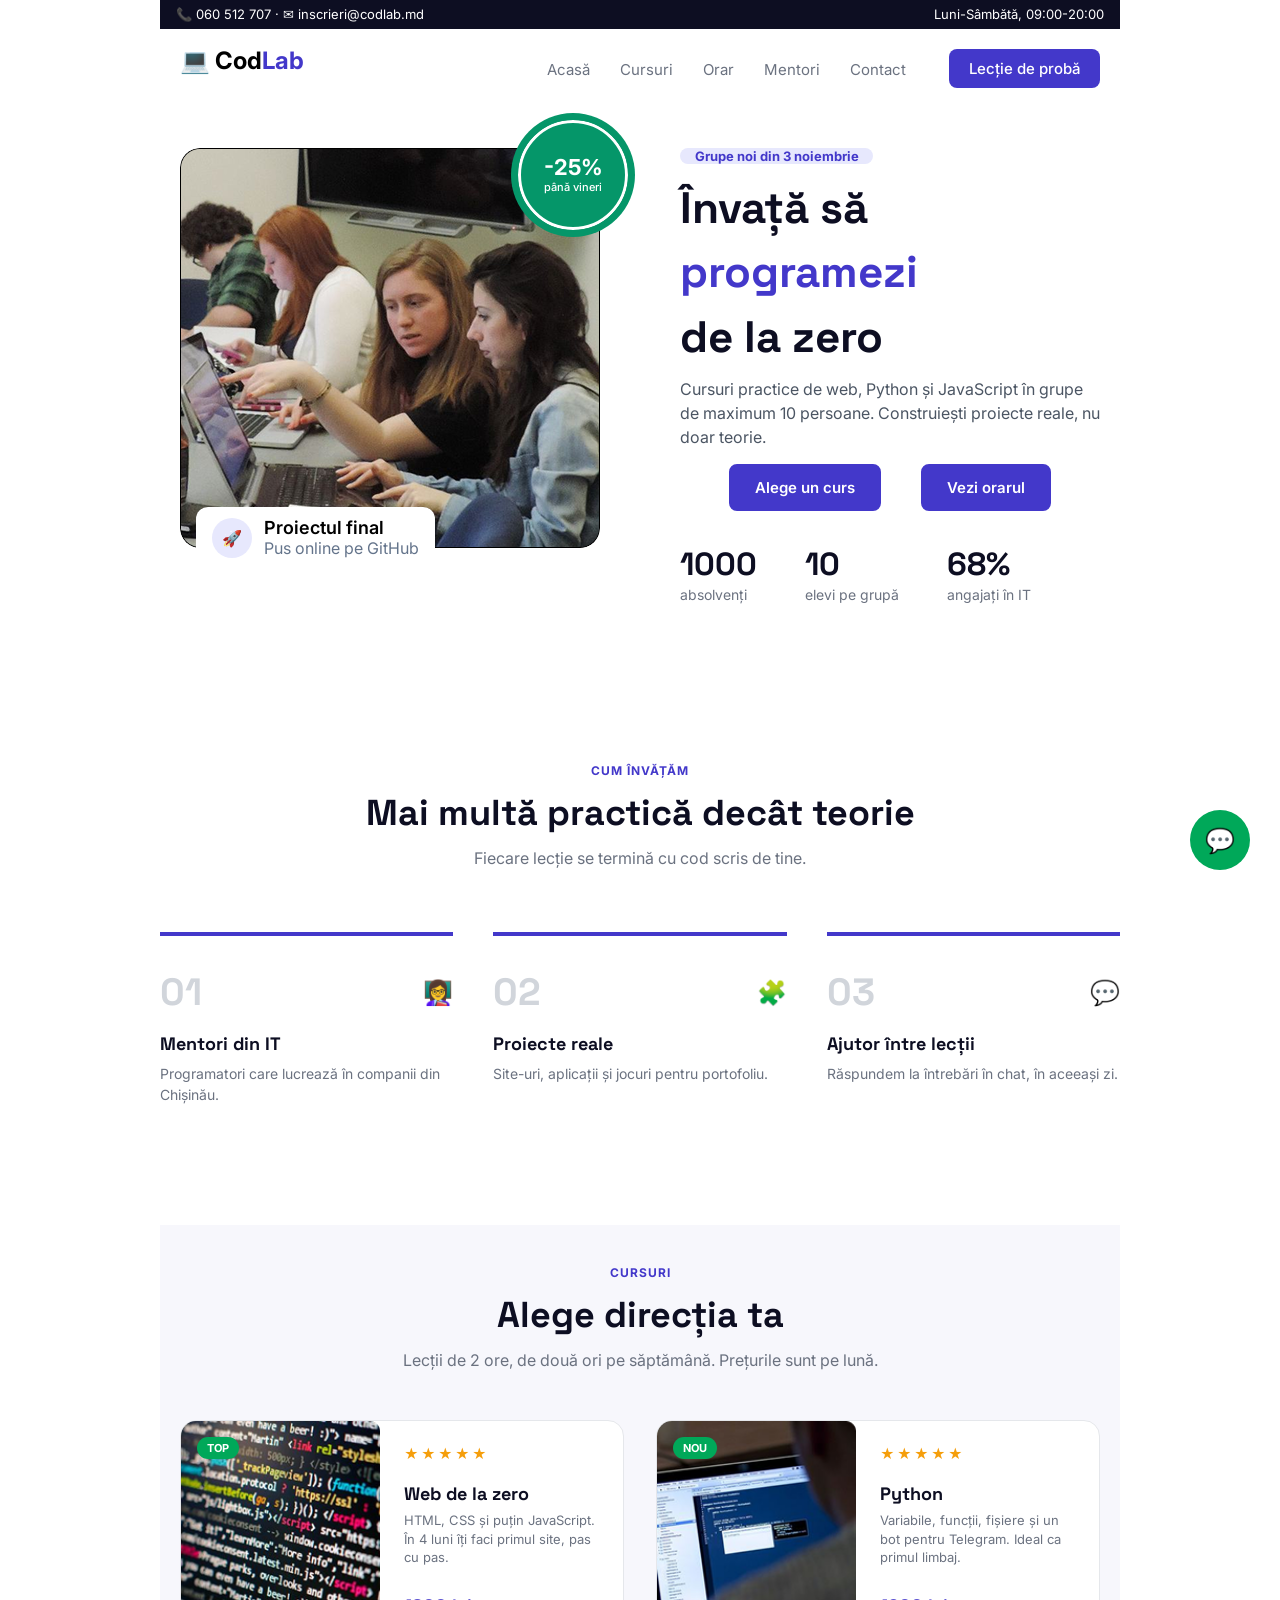
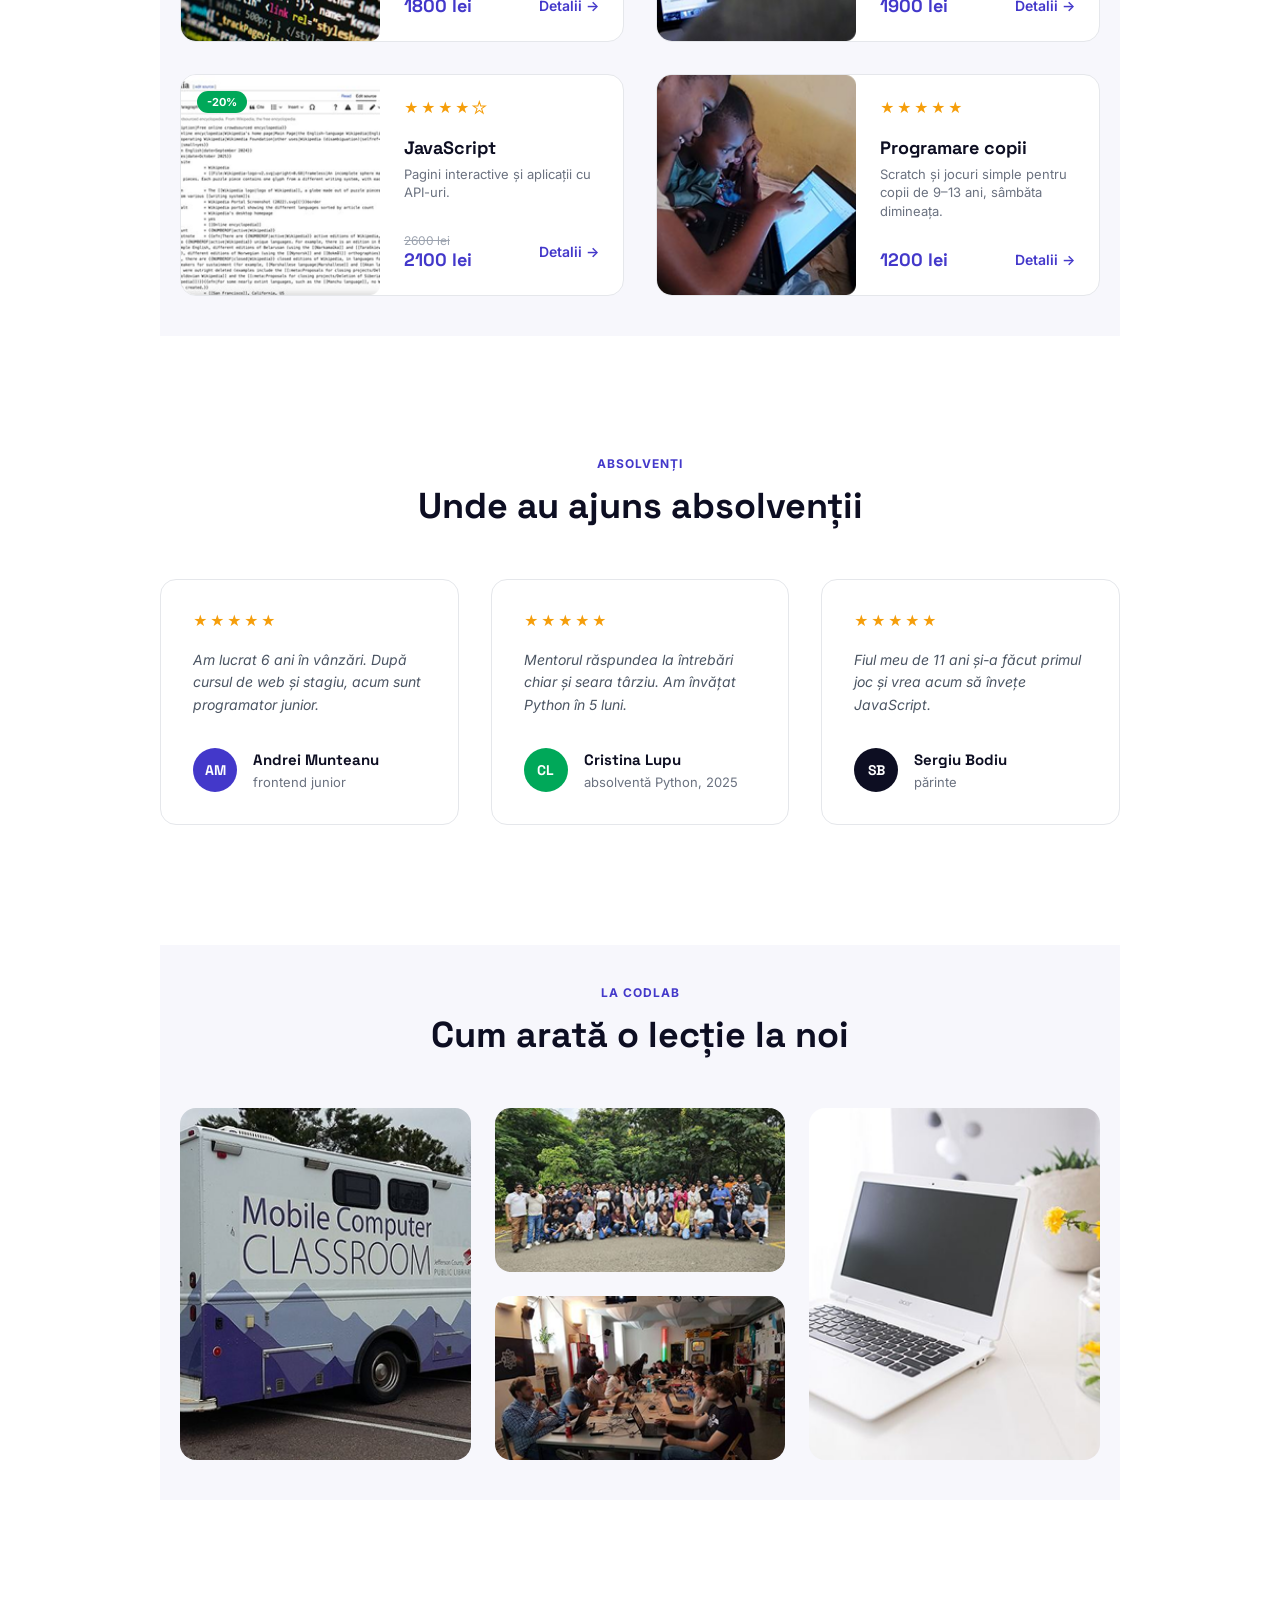
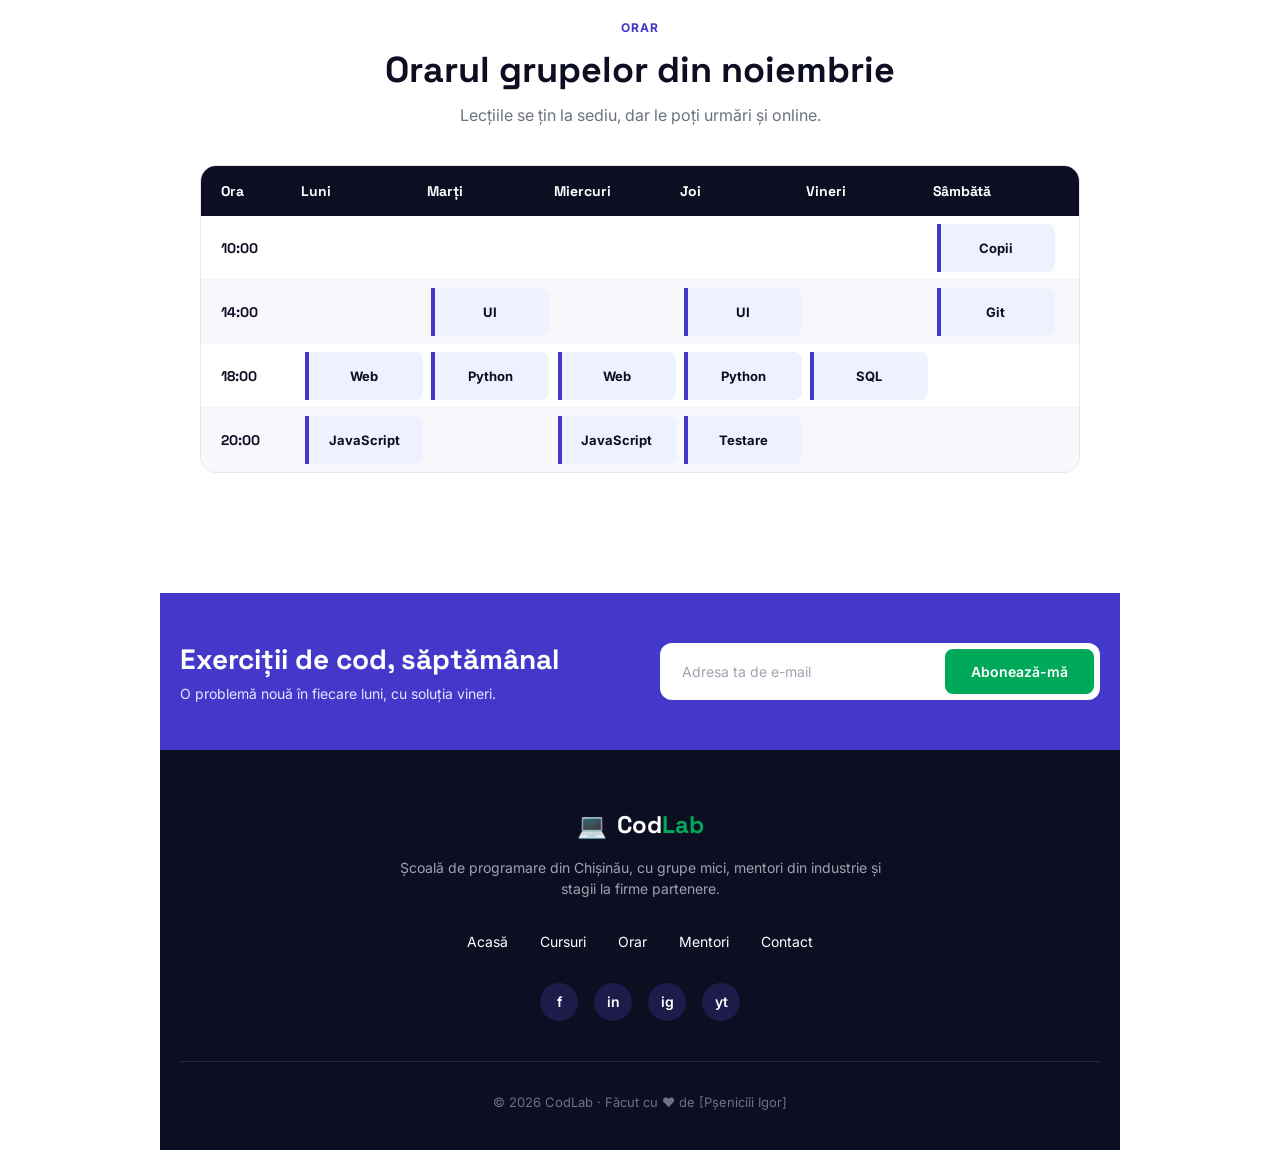
==== index.html @ c16dd0e6 "Crearea structurii din mai multe foldere" ====
<!DOCTYPE html>
<html lang="ro">

<head>
    <meta charset="UTF-8">
    <meta name="viewport" content="width=device-width, initial-scale=1.0">
    <title>CodLab</title>
    <link rel="stylesheet" href="css/CodLab.CSS">
    <link rel="preconnect" href="https://fonts.googleapis.com">
    <link rel="preconnect" href="https://fonts.gstatic.com" crossorigin>
    <link
        href="https://fonts.googleapis.com/css2?family=Inter:ital,opsz,wght@0,14..32,100..900;1,14..32,100..900&display=swap"
        rel="stylesheet">
    <link rel="preconnect" href="https://fonts.googleapis.com">
    <link rel="preconnect" href="https://fonts.gstatic.com" crossorigin>
    <link
        href="https://fonts.googleapis.com/css2?family=Inter:ital,opsz,wght@0,14..32,100..900;1,14..32,100..900&family=Space+Grotesk:wght@300..700&display=swap"
        rel="stylesheet">
</head>

<body>
    <div class="contacts">
        <p> 📞 060 512 707 · ✉ inscrieri@codlab.md </p>
        <p> Luni-Sâmbătă, 09:00-20:00</p>
    </div>
    <header class="container">

        <nav class="navigation container">
            <h1 class="logo-text">💻 Cod<span class="logo-text2">Lab</span></h1>
            <ul class="nav-bar-ul">
                <li><a href="#acasa" class="active">Acasă</a></li>
                <li><a href="#cursuri">Cursuri</a></li>
                <li><a href="#orar">Orar</a></li>
                <li><a href="#mentori">Mentori</a></li>
                <li><a href="#contact">Contact</a></li>
            </ul>
            <a href="#lectie-proba" class="btn-lectie-proba">Lecție de probă</a>
        </nav>
    </header>
    <main>
        <section class="Anunț-pricipal">
            <div class="Anunț">
                <div class="partea-cu-poza">
                    <div class="pozitia-reducere">
                        <div class="cerc-alb">
                            <div class="reducere">
                                <h3>-25%</h3>
                                <p>până vineri</p>
                            </div>
                        </div>
                    </div>
                    <img src="Imagine-hero.png" alt="poză" class="imagine-hero">
                    <div class="proiect-final">
                        <div class="racheta">
                            <p>🚀</p>
                        </div>
                        <div>
                            <p class="ingrosare">Proiectul final</p>
                            <p class="putin-sur">Pus online pe GitHub</p>
                        </div>
                    </div>
                </div>
                <div class="Textul-anunțului">
                    <div class="grupe">
                        <p class="grnoi3">Grupe noi din 3 noiembrie</p>
                    </div>
                    <p class="invsp">Învață să</p>
                    <p class="programezi">programezi</p>
                    <p class="invsp"> de la zero</p>
                    <p class="textmult">Cursuri practice de web, Python și JavaScript în
                        grupe de maximum 10 persoane. Construiești
                        proiecte reale, nu doar teorie.
                    </p>
                    <div class="butoane-de-înscriere">
                        <a href="Alege-un-curs.html" class="btn-curs">Alege un curs</a>
                        <a href="Vezi-orarul.html" class="btn-orar">Vezi orarul</a>
                    </div>
                    <ul class="lista-datelor">
                        <li class="absolvenți">
                            <strong>1000</strong>
                            <p>absolvenți</p>
                        </li>
                        <li class="elevi-pe-grupă">
                            <strong>10</strong>
                            <p>elevi pe grupă</p>
                        </li>
                        <li class="angajați-în-IT">
                            <strong>68%</strong>
                            <p>angajați în IT</p>
                        </li>
                    </ul>
                </div>
            </div>
        </section>
        <section class="sectiune-practica">
            <div class="continut-practica">
                <div class="icon-chat-container">
                    <span class="icon-chat">💬</span>
                </div>

                <p class="eticheta-mica">CUM ÎNVĂȚĂM</p>
                <h2>Mai multă practică decât teorie</h2>
                <p class="subtitlu-practica">Fiecare lecție se termină cu cod scris de tine.</p>

                <div class="grid-pasi">
                    <div class="card-pas">
                        <div class="header-card">
                            <span class="numar-pas">01</span>
                            <span class="icon-pas">👩‍🏫</span>
                        </div>
                        <h3>Mentori din IT</h3>
                        <p>Programatori care lucrează în companii din Chișinău.</p>
                    </div>

                    <div class="card-pas">
                        <div class="header-card">
                            <span class="numar-pas">02</span>
                            <span class="icon-pas">🧩</span>
                        </div>
                        <h3>Proiecte reale</h3>
                        <p>Site-uri, aplicații și jocuri pentru portofoliu.</p>
                    </div>

                    <div class="card-pas">
                        <div class="header-card">
                            <span class="numar-pas">03</span>
                            <span class="icon-pas">💬</span>
                        </div>
                        <h3>Ajutor între lecții</h3>
                        <p>Răspundem la întrebări în chat, în aceeași zi.</p>
                    </div>
                </div>
            </div>
        </section>
        <section id="cursuri" class="sectiune-cursuri">
            <div class="continut-cursuri">
                <p class="eticheta-mica">CURSURI</p>
                <h2>Alege direcția ta</h2>
                <p class="subtitlu-cursuri">Lecții de 2 ore, de două ori pe săptămână. Prețurile sunt pe lună.</p>

                <div class="grid-cursuri">
                    <div class="card-curs">
                        <div class="imagine-card">
                            <img src="Imagine Web de la zero.png" alt="Web de la zero">
                            <span class="badge top">TOP</span>
                        </div>
                        <div class="corp-card">
                            <div class="stele">★★★★★</div>
                            <h3>Web de la zero</h3>
                            <p>HTML, CSS și puțin JavaScript. În 4 luni îți faci primul site, pas cu pas.</p>
                            <div class="footer-card">
                                <span class="pret">1800 lei</span>
                                <a href="#" class="link-detalii">Detalii →</a>
                            </div>
                        </div>
                    </div>

                    <div class="card-curs">
                        <div class="imagine-card">
                            <img src="Imagine Python.png" alt="Python">
                            <span class="badge nou">NOU</span>
                        </div>
                        <div class="corp-card">
                            <div class="stele">★★★★★</div>
                            <h3>Python</h3>
                            <p>Variabile, funcții, fișiere și un bot pentru Telegram. Ideal ca primul limbaj.</p>
                            <div class="footer-card">
                                <span class="pret">1900 lei</span>
                                <a href="#" class="link-detalii">Detalii →</a>
                            </div>
                        </div>
                    </div>

                    <div class="card-curs">
                        <div class="imagine-card">
                            <img src="Imagine JavaScript.png" alt="JavaScript">
                            <span class="badge reducere">-20%</span>
                        </div>
                        <div class="corp-card">
                            <div class="stele"><span class="stea-plina">★★★★</span><span class="stea-goala">★</span>
                            </div>
                            <h3>JavaScript</h3>
                            <p>Pagini interactive și aplicații cu API-uri.</p>
                            <div class="footer-card">
                                <div class="pret-container">
                                    <span class="pret-vechi">2600 lei</span>
                                    <span class="pret">2100 lei</span>
                                </div>
                                <a href="#" class="link-detalii">Detalii →</a>
                            </div>
                        </div>
                    </div>

                    <div class="card-curs">
                        <div class="imagine-card">
                            <img src="Imagine Programare copii.png" alt="Programare copii">
                        </div>
                        <div class="corp-card">
                            <div class="stele">★★★★★</div>
                            <h3>Programare copii</h3>
                            <p>Scratch și jocuri simple pentru copii de 9–13 ani, sâmbăta dimineața.</p>
                            <div class="footer-card">
                                <span class="pret">1200 lei</span>
                                <a href="#" class="link-detalii">Detalii →</a>
                            </div>
                        </div>
                    </div>
                </div>
            </div>
        </section>
        <section class="sectiune-marturii">
            <div class="continut-marturii">
                <p class="eticheta-mica">ABSOLVENȚI</p>
                <h2>Unde au ajuns absolvenții</h2>

                <div class="grid-marturii">
                    <div class="card-marturie">
                        <div class="stele">★★★★★</div>
                        <p class="text-marturie">Am lucrat 6 ani în vânzări. După cursul de web și stagiu, acum sunt
                            programator junior.</p>
                        <div class="autor-marturie">
                            <div class="avatar am">AM</div>
                            <div class="detalii-autor">
                                <h4>Andrei Munteanu</h4>
                                <span>frontend junior</span>
                            </div>
                        </div>
                    </div>

                    <div class="card-marturie">
                        <div class="stele">★★★★★</div>
                        <p class="text-marturie">Mentorul răspundea la întrebări chiar și seara târziu. Am învățat
                            Python în 5 luni.</p>
                        <div class="autor-marturie">
                            <div class="avatar cl">CL</div>
                            <div class="detalii-autor">
                                <h4>Cristina Lupu</h4>
                                <span>absolventă Python, 2025</span>
                            </div>
                        </div>
                    </div>

                    <div class="card-marturie">
                        <div class="stele">★★★★★</div>
                        <p class="text-marturie">Fiul meu de 11 ani și-a făcut primul joc și vrea acum să învețe
                            JavaScript.</p>
                        <div class="autor-marturie">
                            <div class="avatar sb">SB</div>
                            <div class="detalii-autor">
                                <h4>Sergiu Bodiu</h4>
                                <span>părinte</span>
                            </div>
                        </div>
                    </div>
                </div>
            </div>
        </section>
        <section class="sectiune-galerie">
            <div class="continut-galerie">
                <p class="eticheta-mica">LA CODLAB</p>
                <h2>Cum arată o lecție la noi</h2>

                <div class="grid-galerie">
                    <div class="coloana-stanga">
                        <img src="Imagine înaltă 1x2.png" alt="Lecție la CodLab">
                    </div>

                    <div class="coloana-centru">
                        <img src="Imagine 1x1 de jos.png" alt="Elevi la curs">
                        <img src="Imagine 1x1.png" alt="Grup la CodLab">
                    </div>

                    <div class="coloana-dreapta">
                        <img src="Imagine înaltă 1x2 din dreapta.png" alt="Laptop la curs">
                    </div>
                </div>
            </div>
        </section>
        <section id="orar" class="sectiune-orar">
            <div class="continut-orar">
                <p class="eticheta-mica">ORAR</p>
                <h2>Orarul grupelor din noiembrie</h2>
                <p class="subtitlu-orar">Lecțiile se țin la sediu, dar le poți urmări și online.</p>

                <div class="tabel-orar">
                    <div class="tabel-header">
                        <span>Ora</span>
                        <span>Luni</span>
                        <span>Marți</span>
                        <span>Miercuri</span>
                        <span>Joi</span>
                        <span>Vineri</span>
                        <span>Sâmbătă</span>
                    </div>

                    <div class="tabel-rand">
                        <span class="ora">10:00</span>
                        <span class="celula-goala"></span>
                        <span class="celula-goala"></span>
                        <span class="celula-goala"></span>
                        <span class="celula-goala"></span>
                        <span class="celula-goala"></span>
                        <div class="curs-item albastru">
                            <span class="linie-verticala"></span>
                            <span class="nume-curs">Copii</span>
                        </div>
                    </div>

                    <div class="tabel-rand-sur">
                        <span class="ora">14:00</span>
                        <span class="celula-goala"></span>
                        <div class="curs-item albastru">
                            <span class="linie-verticala"></span>
                            <span class="nume-curs">UI</span>
                        </div>
                        <span class="celula-goala"></span>
                        <div class="curs-item albastru">
                            <span class="linie-verticala"></span>
                            <span class="nume-curs">UI</span>
                        </div>
                        <span class="celula-goala"></span>
                        <div class="curs-item albastru">
                            <span class="linie-verticala"></span>
                            <span class="nume-curs">Git</span>
                        </div>
                    </div>

                    <div class="tabel-rand">
                        <span class="ora">18:00</span>
                        <div class="curs-item albastru">
                            <span class="linie-verticala"></span>
                            <span class="nume-curs">Web</span>
                        </div>
                        <div class="curs-item albastru">
                            <span class="linie-verticala"></span>
                            <span class="nume-curs">Python</span>
                        </div>
                        <div class="curs-item albastru">
                            <span class="linie-verticala"></span>
                            <span class="nume-curs">Web</span>
                        </div>
                        <div class="curs-item albastru">
                            <span class="linie-verticala"></span>
                            <span class="nume-curs">Python</span>
                        </div>
                        <div class="curs-item albastru">
                            <span class="linie-verticala"></span>
                            <span class="nume-curs">SQL</span>
                        </div>
                        <span class="celula-goala"></span>
                    </div>

                    <div class="tabel-rand-sur">
                        <span class="ora">20:00</span>
                        <div class="curs-item albastru">
                            <span class="linie-verticala"></span>
                            <span class="nume-curs">JavaScript</span>
                        </div>
                        <span class="celula-goala"></span>
                        <div class="curs-item albastru">
                            <span class="linie-verticala"></span>
                            <span class="nume-curs">JavaScript</span>
                        </div>
                        <div class="curs-item albastru">
                            <span class="linie-verticala"></span>
                            <span class="nume-curs">Testare</span>
                        </div>
                        <span class="celula-goala"></span>
                        <span class="celula-goala"></span>
                    </div>
                </div>
            </div>
        </section>
        <section class="sectiune-abonare">
            <div class="continut-abonare">
                <div class="text-abonare">
                    <h3>Exerciții de cod, săptămânal</h3>
                    <p>O problemă nouă în fiecare luni, cu soluția vineri.</p>
                </div>
                <form class="formular-abonare">
                    <input type="email" placeholder="Adresa ta de e-mail" required class="input-email">
                    <button type="submit" class="buton-abonare">Abonează-mă</button>
                </form>
            </div>
        </section>
    </main>
    <footer id="contact" class="footer-site">
        <div class="continut-footer">
            <div class="footer-logo">
                <span class="logo-icon">💻</span>
                <span class="logo-text">Cod<span class="logo-verde">Lab</span></span>
            </div>

            <p class="footer-descriere">Școală de programare din Chișinău, cu grupe mici, mentori din industrie și
                stagii la firme partenere.</p>

            <ul class="footer-meniu">
                <li><a href="#">Acasă</a></li>
                <li><a href="#">Cursuri</a></li>
                <li><a href="#">Orar</a></li>
                <li><a href="#">Mentori</a></li>
                <li><a href="#">Contact</a></li>
            </ul>

            <div class="footer-social">
                <a href="#" class="social-icon">f</a>
                <a href="#" class="social-icon">in</a>
                <a href="#" class="social-icon">ig</a>
                <a href="#" class="social-icon">yt</a>
            </div>

            <div class="footer-linie"></div>

            <p class="footer-copyright">© 2026 CodLab · Făcut cu ♥ de [Pșeniciîi Igor]</p>
        </div>
    </footer>
</body>

</html>
---- css/CodLab.CSS ----
* {
    margin: 0;
    padding: 0;
    box-sizing: border-box;
}

body {
    font-family: 'Inter', sans-serif;
    max-width: 960px;
    margin: 0 auto;
}
header{
    position: sticky;
    top: 0;
    z-index: 1000;
}
.contacts {
    display: flex;
    gap: 20px;
    justify-content: space-between;
    align-items: center;
    background-color: #0d0e22;
    color: #fff;
    padding: 8px 16px;
    width: 100%;
    font-family: Inter;
    font-weight: 400;
    font-style: Regular;
    font-size: 13px;
    line-height: 100%;
    letter-spacing: 0%;
}

.navigation {
    padding: 20px;
    display: flex;
    justify-content: space-between;
    width: 960;
    height: 76;
    top: 36px;
    background-color: #ffffff;
    position: sticky;
    z-index: 1000;
    top: 0;
}

.logo-text {
    font-weight: 700;
    font-style: Bold;
    font-size: 24px;
    line-height: 100%;
    letter-spacing: 0%;
}

.logo-text2 {
    color: #4338CA;
}

.nav-bar-ul {
    display: flex;
    align-items: center;
    list-style: none;
    margin-left: 200px;
    gap: 30px;
}

.nav-bar-ul a {
    text-decoration: none;
    color: #6B7280;
    position: relative;
    padding-bottom: 6px;
    font-weight: 400;
    font-style: Regular;
    font-size: 15px;
    line-height: 100%;
    letter-spacing: 0%;
}

.nav-bar-ul a:hover {
    color: #4338CA;
    border-bottom: 2px solid #4338CA;
    padding-bottom: 4px;
}

.btn-lectie-proba {
    background-color: #4338CA;
    color: #ffffff !important;
    text-decoration: none;
    font-family: 'Inter', sans-serif;
    font-weight: 500;
    font-size: 15px;
    padding: 10px 20px;
    border-radius: 8px;
    display: inline-block;
}

.btn-lectie-proba:hover {
    background-color: #ffffff;
    color: #4338CA !important;
    text-decoration: none;
    font-family: 'Inter', sans-serif;
    font-weight: 500;
    font-size: 15px;
    padding: 10px 20px;
    border-radius: 8px;
    display: inline-block;
}

.Anunț {
    display: flex;
    justify-content: center;
    gap: 80px;
    padding: 40px 20px;
}

.partea-cu-poza {
    position: relative;
    width: 420px;
    height: 400px;
    flex-shrink: 0;
}

.imagine-hero {
    width: 100%;
    height: 100%;
    object-fit: cover;
    border-radius: 20px;
    display: block;
}

.pozitia-reducere {
position: absolute;
    top: -35px;
    right: -35px;
    width: 124px;
    height: 124px;
    display: flex;
    align-items: center;
    justify-content: center;
    z-index: 10;
    background-color: #059669;
    border-radius: 50%;
}

.cerc-alb {
    width: 110px;
    height: 110px;
    background-color: #059669;
    border-radius: 50%;
    border: 3px solid #ffffff;
    outline: 2px solid #059669;
    display: flex;
    align-items: center;
    justify-content: center;
}

.reducere {
    text-align: center;
    color: #ffffff;
}

.reducere h3 {
    font-size: 22px;
    font-weight: 700;
    line-height: 1;
}

.reducere p {
    font-size: 11px;
    font-weight: 500;
    margin-top: 2px;
}


.proiect-final {
    position: absolute;
    bottom: -20px;
    left: 16px;
    background-color: #ffffff;
    padding: 10px 16px;
    border-radius: 12px;
    display: flex;
    align-items: center;
    gap: 12px;
    z-index: 10;
}
.racheta{
width: 40px;
    height: 40px;
    background-color: #E7E8FD;
    border-radius: 50%;
    display: flex;
    align-items: center;
    justify-content: center;
}
.ingrosare{
    font-size: 18px;
    font-weight: 600;
}
.putin-sur{
    font-size: 16px;
    color: #64748B;
}

.grupe{
    display: flex;
    justify-content: center;
    width: 193px;
    background-color: #E7E8FD;
    border-radius: 50px;
    margin-bottom: 20px;
}
.grnoi3{
    color:#4338CA;
    font-size: 13px;
    font-weight: 700;
}

.invsp{
    font-family: 'Space Grotesk', sans-serif;
    font-size: 44px;
    font-weight: 700;
    line-height: 1.1;
    color: #0d0e22;
    margin-bottom: 16px;
}
.programezi{
    font-family: 'Space Grotesk', sans-serif;
    font-size: 44px;
    font-weight: 700;
    line-height: 1.1;
    color: #4338CA;
    margin-bottom: 16px;
}

.textmult{
    font-family: 'Inter', sans-serif;
    font-size: 16px;
    line-height: 1.5;
    color: #4B5563;
    max-width: 480px;
    margin-bottom: 15px;
}

.butoane-de-înscriere {
    display: flex;
    justify-content: center;
    gap: 40px;
    margin-bottom: 15px;
}

.btn-curs{
    display: inline-flex;
    align-items: center;
    justify-content: center;
    padding: 12px 24px;
    border-radius: 8px;
    font-family: 'Inter', sans-serif;
    font-weight: 600;
    font-size: 15px;
    text-decoration: none;
    transition: 0.2s;
    background-color: #4338CA;
    color: #ffffff;
    border: 2px solid #4338CA;
}

.btn-curs:hover {
    background-color: #ffffff;
    color: #4338CA !important;
    border: 2px solid #4338CA !important;
}

.btn-orar{
    display: inline-flex;
    align-items: center;
    justify-content: center;
    padding: 12px 24px;
    border-radius: 8px;
    font-family: 'Inter', sans-serif;
    font-weight: 600;
    font-size: 15px;
    text-decoration: none;
    transition: 0.2s;
    background-color: #4338CA;
    color: #ffffff;
    border: 2px solid #4338CA;
}

.btn-orar:hover {
    background-color: #ffffff;
    color: #4338CA !important;
    border: 2px solid #4338CA !important;
}

.lista-datelor {
    display: flex;
    list-style: none;
    gap: 48px;
    padding: 0;
    margin-top: 36px;
}

.lista-datelor li {
    display: flex;
    flex-direction: column;
}

.lista-datelor strong {
    font-family: 'Space Grotesk', sans-serif;
    font-size: 32px;
    font-weight: 700;
    color: #0d0e22;
    line-height: 1.1;
    margin-bottom: 4px;
}

.lista-datelor p {
    font-family: 'Inter', sans-serif;
    font-size: 14px;
    color: #6B7280;
    margin: 0;
}

.sectiune-practica {
    max-width: 960px;
    margin: 80px auto;
    padding: 50px 60px;
    background-color: #ffffff;
    border-radius: 24px;
    border: 1px solid #E5E7EB;
    position: relative;
}

.continut-practica {
    text-align: center;
    position: relative;
}

.icon-chat-container {
    position: fixed;
    bottom: 30px;
    right: 30px;
    background-color: #00A859;
    width: 60px;
    height: 60px;
    border-radius: 50%;
    display: flex;
    align-items: center;
    justify-content: center;
    z-index: 9999;
    cursor: pointer;
    transition: transform 0.2s ease;
}
.icon-chat-container:hover {
    transform: scale(1.05);
}

.icon-chat {
    font-size: 24px;
}

.eticheta-mica {
    font-family: 'Inter', sans-serif;
    font-size: 12px;
    font-weight: 700;
    color: #4338CA;
    letter-spacing: 1px;
    margin-bottom: 12px;
}

.sectiune-practica h2 {
    font-family: 'Space Grotesk', sans-serif;
    font-size: 36px;
    font-weight: 700;
    color: #0D0E22;
    margin-bottom: 12px;
    
}

.sectiune-practica {
    max-width: 960px;
    margin: 80px auto;
    padding: 40px 0;
    background-color: transparent;
    border: none;
    position: relative;
}

.grid-pasi {
    display: grid;
    grid-template-columns: repeat(3, 1fr);
    gap: 40px;
    text-align: left;
}

.card-pas {
    display: flex;
    flex-direction: column;
}

.header-card {
    display: flex;
    align-items: center;
    justify-content: space-between;
    margin-bottom: 16px;
    border-top: 2px solid #4338CA;
    padding-top: 20px;
}

.numar-pas {
    font-family: 'Space Grotesk', sans-serif;
    font-size: 38px;
    font-weight: 700;
    color: #D1D5DB;
}

.icon-pas {
    font-size: 24px;
}

.card-pas h3 {
    font-family: 'Space Grotesk', sans-serif;
    font-size: 18px;
    font-weight: 700;
    color: #0D0E22;
    margin-bottom: 8px;
}

.card-pas p {
    font-family: 'Inter', sans-serif;
    font-size: 14px;
    line-height: 1.5;
    color: #6B7280;
    margin: 0;
}

.subtitlu-practica {
    font-family: 'Inter', sans-serif;
    font-size: 16px;
    color: #6B7280;
    margin-bottom: 64px;
}

.header-card {
    display: flex;
    align-items: center;
    justify-content: space-between;
    margin-bottom: 16px;
    border-top: 4px solid #4338CA;
    padding-top: 32px;
}

.sectiune-cursuri {
    max-width: 960px;
    margin: 80px auto;
    padding: 40px 0;
    background-color: #F7F7FC;
}

.continut-cursuri {
    text-align: center;
}

.eticheta-mica {
    font-family: 'Inter', sans-serif;
    font-size: 12px;
    font-weight: 700;
    color: #4338CA;
    letter-spacing: 1px;
    margin-bottom: 12px;
}

.sectiune-cursuri h2 {
    font-family: 'Space Grotesk', sans-serif;
    font-size: 36px;
    font-weight: 700;
    color: #0D0E22;
    margin-bottom: 12px;
}

.subtitlu-cursuri {
    font-family: 'Inter', sans-serif;
    font-size: 16px;
    color: #6B7280;
    margin-bottom: 50px;
}

.grid-cursuri {
    display: grid;
    grid-template-columns: repeat(2, 1fr);
    gap: 32px;
    text-align: left;
    padding: 0 20px;
}

.card-curs {
    background-color: #ffffff;
    border-radius: 16px;
    border: 1px solid #E5E7EB;
    overflow: hidden;
    display: flex;
    flex-direction: row;
}

.imagine-card {
    position: relative;
    width: 45%;
    min-height: 100%;
}

.imagine-card img {
    width: 100%;
    height: 100%;
    object-fit: cover;
    display: block;
}

.badge {
    position: absolute;
    top: 16px;
    left: 16px;
    color: #ffffff;
    font-size: 11px;
    font-weight: 700;
    padding: 4px 10px;
    border-radius: 50px;
}

.badge.top,
.badge.nou,
.badge.reducere {
    background-color: #00A859;
}

.corp-card {
    padding: 24px;
    display: flex;
    flex-direction: column;
    flex: 1;
    justify-content: space-between;
}

.stele {
    font-size: 13px;
    margin-bottom: 6px;
    letter-spacing: 2px;
}

.stea-goala {
    color: #D1D5DB;
    color: transparent;
    -webkit-text-stroke: 1px #F59E0B;
}

.card-curs h3 {
    font-family: 'Space Grotesk', sans-serif;
    font-size: 18px;
    font-weight: 700;
    color: #0D0E22;
    margin-bottom: 6px;
}

.card-curs p {
    font-family: 'Inter', sans-serif;
    font-size: 13px;
    line-height: 1.4;
    color: #6B7280;
    margin-bottom: 16px;
}

.footer-card {
    display: flex;
    align-items: center;
    justify-content: space-between;
    margin-top: auto;
}

.pret {
    font-family: 'Space Grotesk', sans-serif;
    font-size: 18px;
    font-weight: 700;
    color: #4338CA;
}

.pret-container {
    display: flex;
    flex-direction: column;
}

.pret-vechi {
    font-family: 'Inter', sans-serif;
    font-size: 12px;
    color: #9CA3AF;
    text-decoration: line-through;
}

.link-detalii {
    font-family: 'Inter', sans-serif;
    font-size: 14px;
    font-weight: 600;
    color: #4338CA;
    text-decoration: none;
    transition: 0.2s;
}

.link-detalii:hover {
    text-decoration: underline;
}

.sectiune-marturii {
    max-width: 960px;
    margin: 80px auto;
    padding: 40px 0;
}

.continut-marturii {
    text-align: center;
}

.eticheta-mica {
    font-family: 'Inter', sans-serif;
    font-size: 12px;
    font-weight: 700;
    color: #4338CA;
    letter-spacing: 1px;
    margin-bottom: 12px;
}

.sectiune-marturii h2 {
    font-family: 'Space Grotesk', sans-serif;
    font-size: 36px;
    font-weight: 700;
    color: #0D0E22;
    margin-bottom: 50px;
}

.grid-marturii {
    display: grid;
    grid-template-columns: repeat(3, 1fr);
    gap: 32px;
    text-align: left;
}

.card-marturie {
    background-color: #ffffff;
    border-radius: 16px;
    border: 1px solid #E5E7EB;
    padding: 32px;
    display: flex;
    flex-direction: column;
    justify-content: space-between;
}

.stele {
    color: #F59E0B;
    font-size: 14px;
    margin-bottom: 20px;
    letter-spacing: 2px;
}

.text-marturie {
    font-family: 'Inter', sans-serif;
    font-size: 14px;
    line-height: 1.6;
    color: #4B5563;
    font-style: italic;
    margin-bottom: 32px;
    flex: 1;
}

.autor-marturie {
    display: flex;
    align-items: center;
    gap: 16px;
}

.avatar {
    width: 44px;
    height: 44px;
    border-radius: 50%;
    display: flex;
    align-items: center;
    justify-content: center;
    color: #ffffff;
    font-family: 'Space Grotesk', sans-serif;
    font-weight: 700;
    font-size: 14px;
}

.avatar.am {
    background-color: #4338CA;
}

.avatar.cl {
    background-color: #00A859;
}

.avatar.sb {
    background-color: #0D0E22;
}

.detalii-autor h4 {
    font-family: 'Space Grotesk', sans-serif;
    font-size: 15px;
    font-weight: 700;
    color: #0D0E22;
    margin-bottom: 2px;
}

.detalii-autor span {
    font-family: 'Inter', sans-serif;
    font-size: 13px;
    color: #6B7280;
}

.sectiune-galerie {
    max-width: 960px;
    margin: 80px auto;
    padding: 40px 0;
    background-color: #F7F7FC;
}

.continut-galerie {
    text-align: center;
}

.eticheta-mica {
    font-family: 'Inter', sans-serif;
    font-size: 12px;
    font-weight: 700;
    color: #4338CA;
    letter-spacing: 1px;
    margin-bottom: 12px;
}

.sectiune-galerie h2 {
    font-family: 'Space Grotesk', sans-serif;
    font-size: 36px;
    font-weight: 700;
    color: #0D0E22;
    margin-bottom: 50px;
}

.grid-galerie {
    display: grid;
    grid-template-columns: repeat(3, 1fr);
    gap: 24px;
    padding: 0 20px;
}

.coloana-stanga,
.coloana-dreapta {
    display: flex;
    flex-direction: column;
}

.coloana-stanga img,
.coloana-dreapta img {
    width: 100%;
    height: 100%;
    object-fit: cover;
    border-radius: 16px;
}

.coloana-centru {
    display: flex;
    flex-direction: column;
    gap: 24px;
}

.coloana-centru img {
    width: 100%;
    height: calc(50% - 12px);
    object-fit: cover;
    border-radius: 16px;
}

.sectiune-orar {
    max-width: 960px;
    margin: 80px auto;
    padding: 40px 0;
}

.continut-orar {
    text-align: center;
}

.eticheta-mica {
    font-family: 'Inter', sans-serif;
    font-size: 12px;
    font-weight: 700;
    color: #4338CA;
    letter-spacing: 1px;
    margin-bottom: 12px;
}

.sectiune-orar h2 {
    font-family: 'Space Grotesk', sans-serif;
    font-size: 36px;
    font-weight: 700;
    color: #0D0E22;
    margin-bottom: 12px;
}

.subtitlu-orar {
    font-family: 'Inter', sans-serif;
    font-size: 16px;
    color: #6B7280;
    margin-bottom: 40px;
}

.tabel-orar {
    width: 880px;
    margin: 0 auto;
    background-color: #ffffff;
    border-radius: 16px;
    border: 1px solid #E5E7EB;
    overflow: hidden;
    text-align: left;
}

.tabel-header {
    display: grid;
    grid-template-columns: 80px repeat(6, 1fr);
    background-color: #0D0E22;
    color: #ffffff;
    font-family: 'Space Grotesk', sans-serif;
    font-size: 14px;
    font-weight: 700;
    padding: 16px 20px;
    align-items: center;
}

.tabel-rand {
    display: grid;
    grid-template-columns: 80px repeat(6, 1fr);
    padding: 8px 20px;
    align-items: center;
    border-bottom: 1px solid #F3F4F6;
    height: 64px;
    box-sizing: border-box;
}

.tabel-rand-sur {
    background-color: #F7F7FC;
    display: grid;
    grid-template-columns: 80px repeat(6, 1fr);
    padding: 8px 20px;
    align-items: center;
    border-bottom: 1px solid #F7F7FC;
    height: 64px;
    box-sizing: border-box;
}

.tabel-rand:last-child {
    border-bottom: none;
}

.ora {
    font-family: 'Space Grotesk', sans-serif;
    font-size: 14px;
    font-weight: 700;
    color: #0D0E22;
}

.celula-goala {
    display: block;
}

.curs-item {
    width: 118px;
    height: 48px;
    background-color: #EEF2FF;
    border-radius: 0 8px 8px 0;
    display: flex;
    align-items: center;
    justify-content: center;
    position: relative;
    margin: 0 auto;
    box-sizing: border-box;
}

.linie-verticala {
    position: absolute;
    left: 0;
    top: 0;
    width: 4px;
    height: 48px;
    background-color: #4338CA;
    border-radius: 0;
}

.nume-curs {
    font-family: 'Inter', sans-serif;
    font-size: 13px;
    font-weight: 700;
    color: #0D0E22;
    text-align: center;
}

.sectiune-abonare {
    background-color: #4338CA;
    padding: 48px 0;
    width: 100%;
}

.continut-abonare {
    max-width: 960px;
    margin: 0 auto;
    padding: 0 20px;
    display: flex;
    align-items: center;
    justify-content: space-between;
}

.text-abonare h3 {
    font-family: 'Space Grotesk', sans-serif;
    font-size: 28px;
    font-weight: 700;
    color: #ffffff;
    margin-bottom: 8px;
}

.text-abonare p {
    font-family: 'Inter', sans-serif;
    font-size: 14px;
    color: #E0E7FF;
    margin: 0;
}

.formular-abonare {
    display: flex;
    background-color: #ffffff;
    padding: 6px;
    border-radius: 12px;
    width: 440px;
}

.input-email {
    flex: 1;
    border: none;
    outline: none;
    padding: 0 16px;
    font-family: 'Inter', sans-serif;
    font-size: 14px;
    color: #0D0E22;
    background: transparent;
}

.input-email::placeholder {
    color: #9CA3AF;
}

.buton-abonare {
    background-color: #00A859;
    color: #ffffff;
    border: 2px solid #00A859;
    padding: 12px 24px;
    font-family: 'Inter', sans-serif;
    font-size: 14px;
    font-weight: 600;
    border-radius: 8px;
    cursor: pointer;
    transition: all 0.2s ease;
}

.buton-abonare:hover {
    background-color: #ffffff;
    color: #00A859;
}

.footer-site {
    background-color: #0D0E22;
    padding: 60px 0 40px 0;
    color: #ffffff;
}

.continut-footer {
    max-width: 960px;
    margin: 0 auto;
    padding: 0 20px;
    display: flex;
    flex-direction: column;
    align-items: center;
    text-align: center;
}

.footer-logo {
    display: flex;
    align-items: center;
    gap: 10px;
    font-family: 'Space Grotesk', sans-serif;
    font-size: 24px;
    font-weight: 700;
    margin-bottom: 16px;
}

.logo-verde {
    color: #00A859;
}

.footer-descriere {
    font-family: 'Inter', sans-serif;
    font-size: 14px;
    color: #9CA3AF;
    max-width: 500px;
    line-height: 1.5;
    margin-bottom: 32px;
}

.footer-meniu {
    list-style: none;
    display: flex;
    gap: 32px;
    padding: 0;
    margin: 0 0 32px 0;
}

.footer-meniu a {
    font-family: 'Inter', sans-serif;
    font-size: 14px;
    color: #ffffff;
    text-decoration: none;
    transition: color 0.2s;
}

.footer-meniu a:hover {
    color: #00A859;
}

.footer-social {
    display: flex;
    gap: 16px;
    margin-bottom: 40px;
}

.social-icon {
    width: 38px;
    height: 38px;
    background-color: #1E1B4B;
    border-radius: 50%;
    display: flex;
    align-items: center;
    justify-content: center;
    color: #ffffff;
    font-family: 'Inter', sans-serif;
    font-size: 14px;
    font-weight: 600;
    text-decoration: none;
    transition: background-color 0.2s;
}

.social-icon:hover {
    background-color: #4338CA;
}

.footer-linie {
    width: 100%;
    height: 1px;
    background-color: #1F2937;
    margin-bottom: 32px;
}

.footer-copyright {
    font-family: 'Inter', sans-serif;
    font-size: 13px;
    color: #6B7280;
    margin: 0;
}
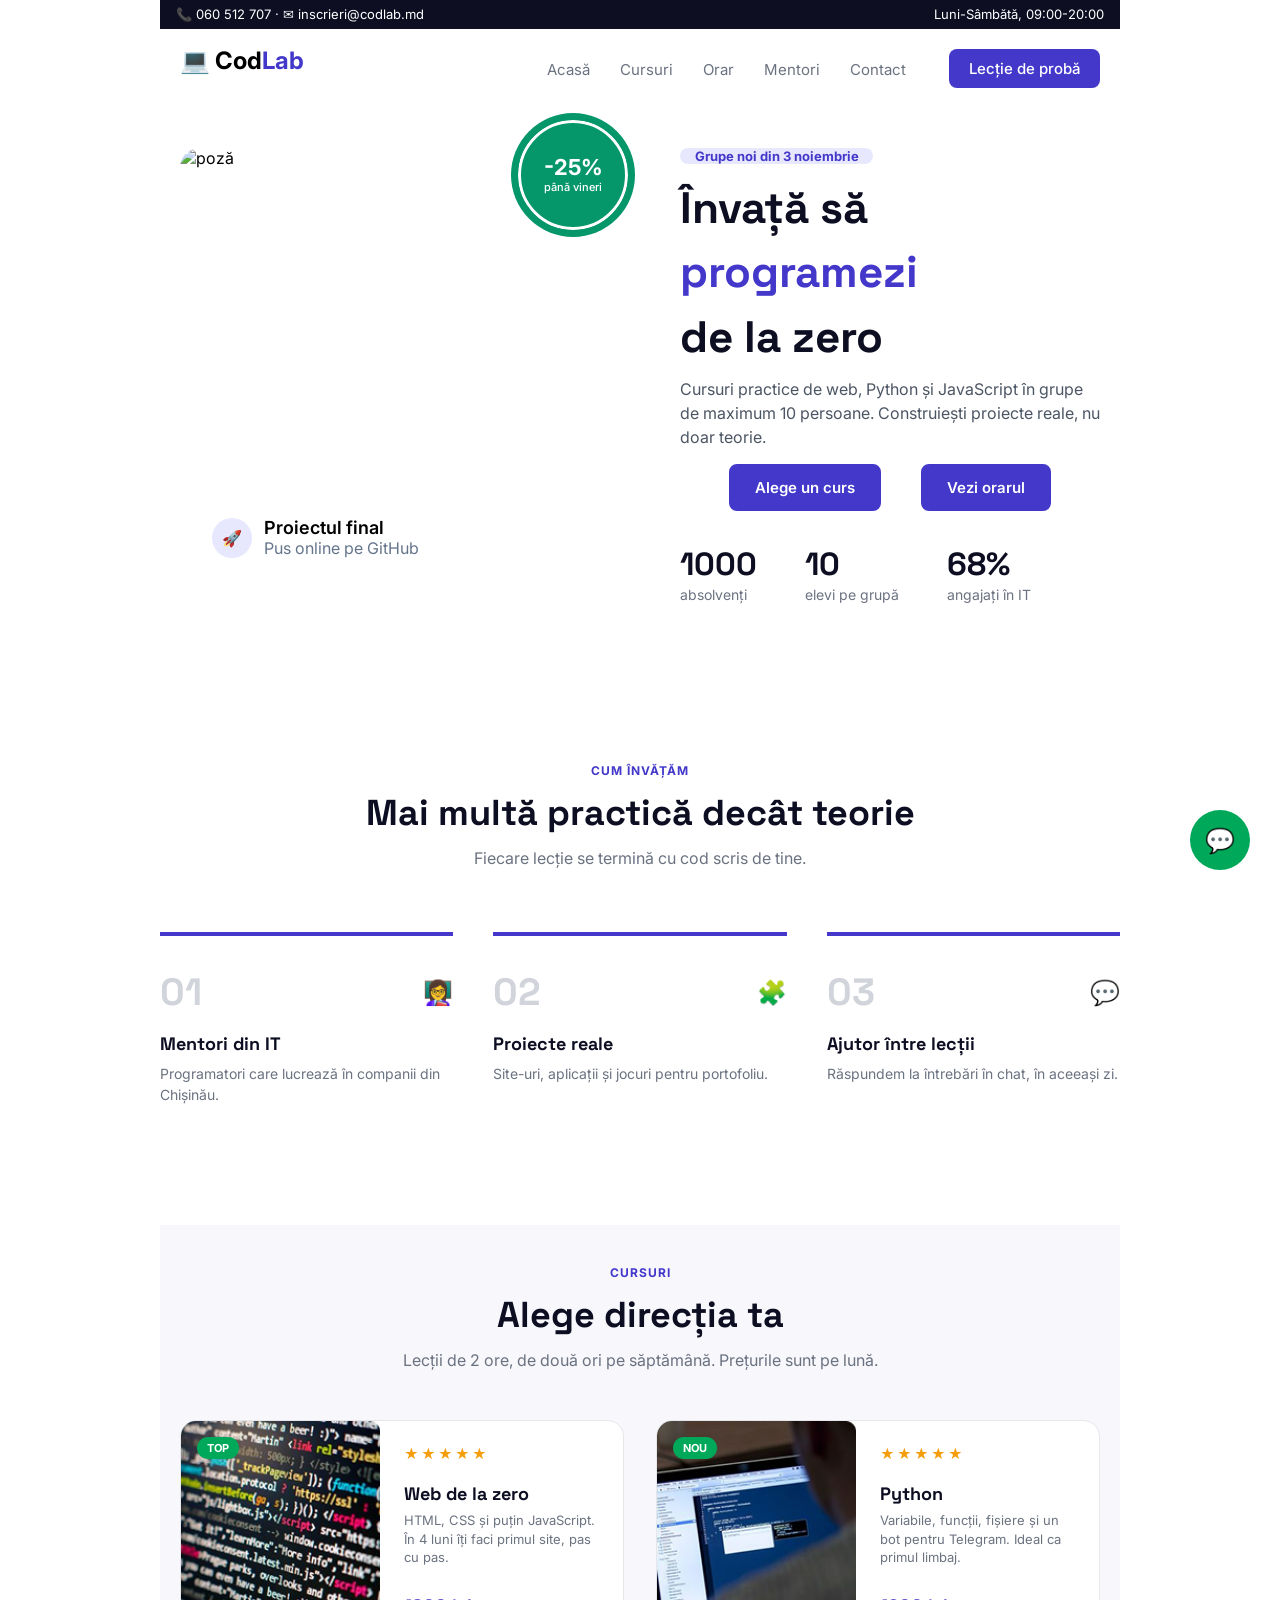
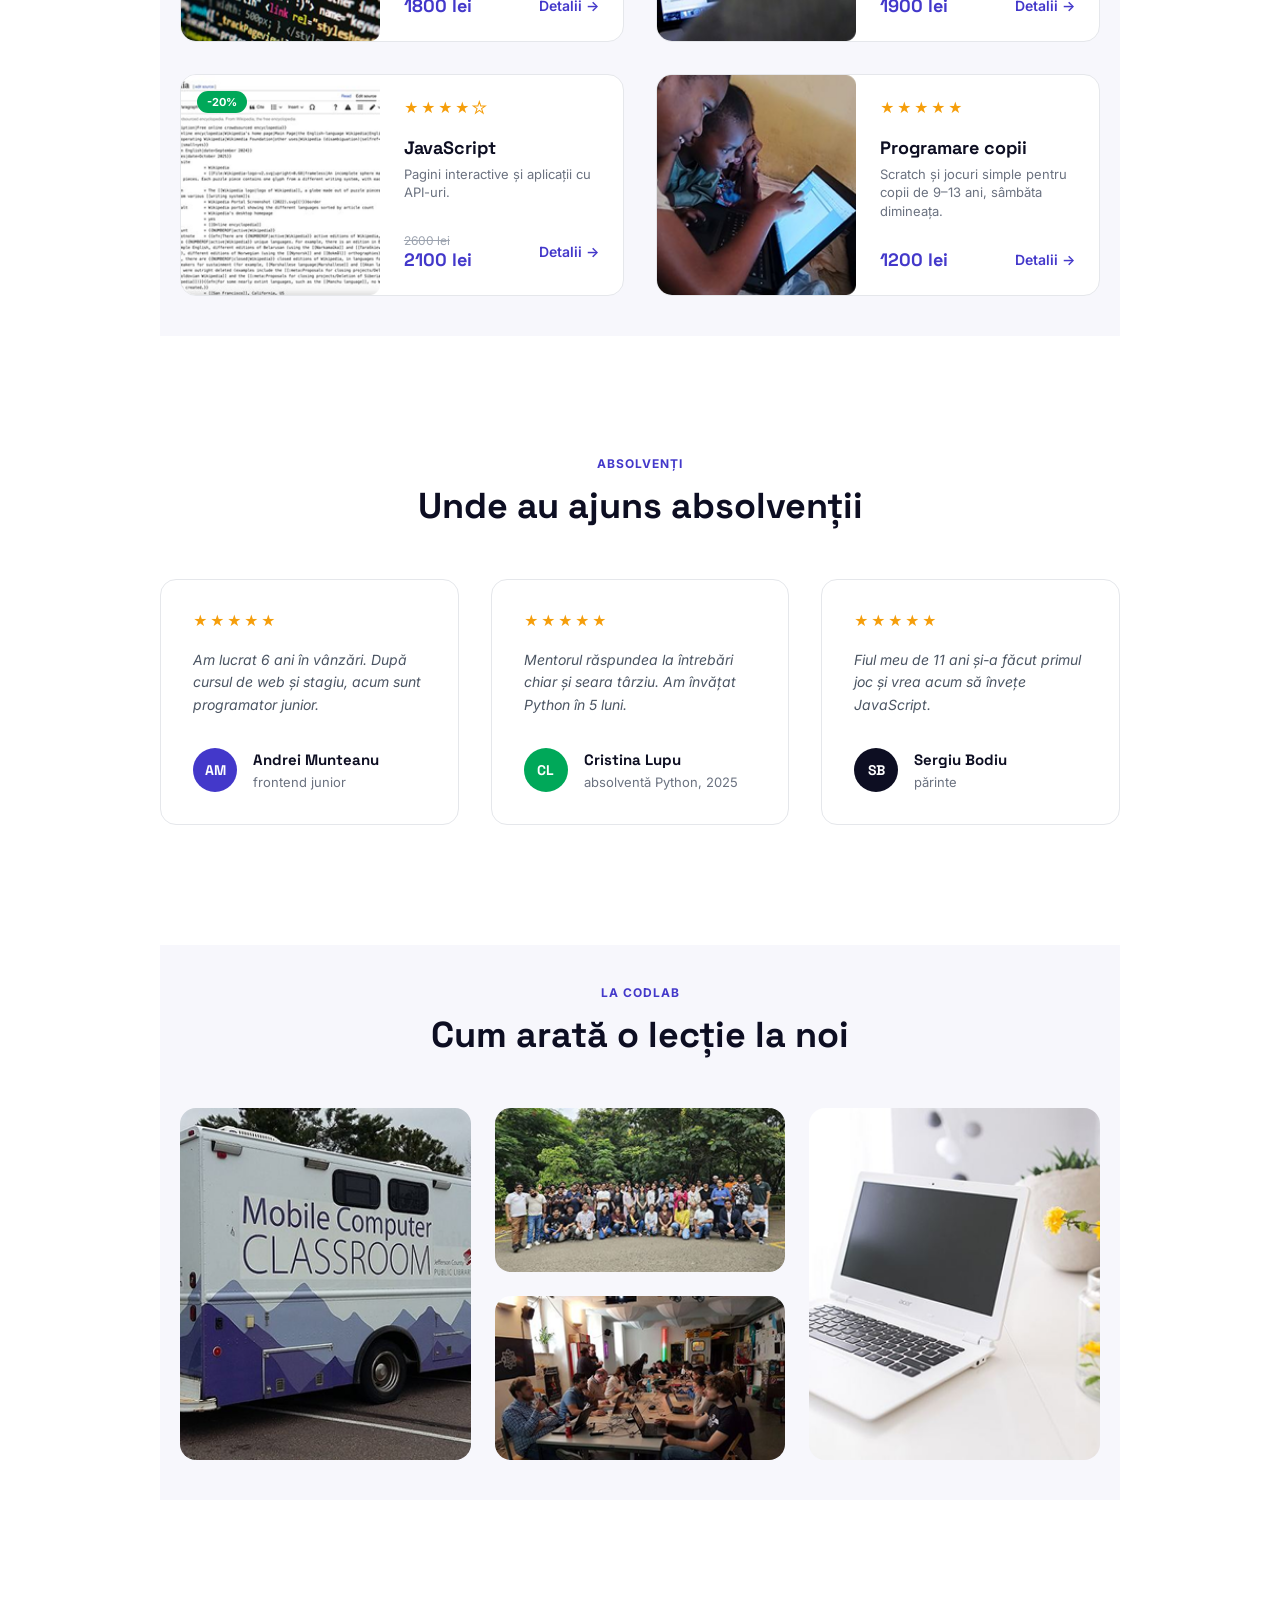
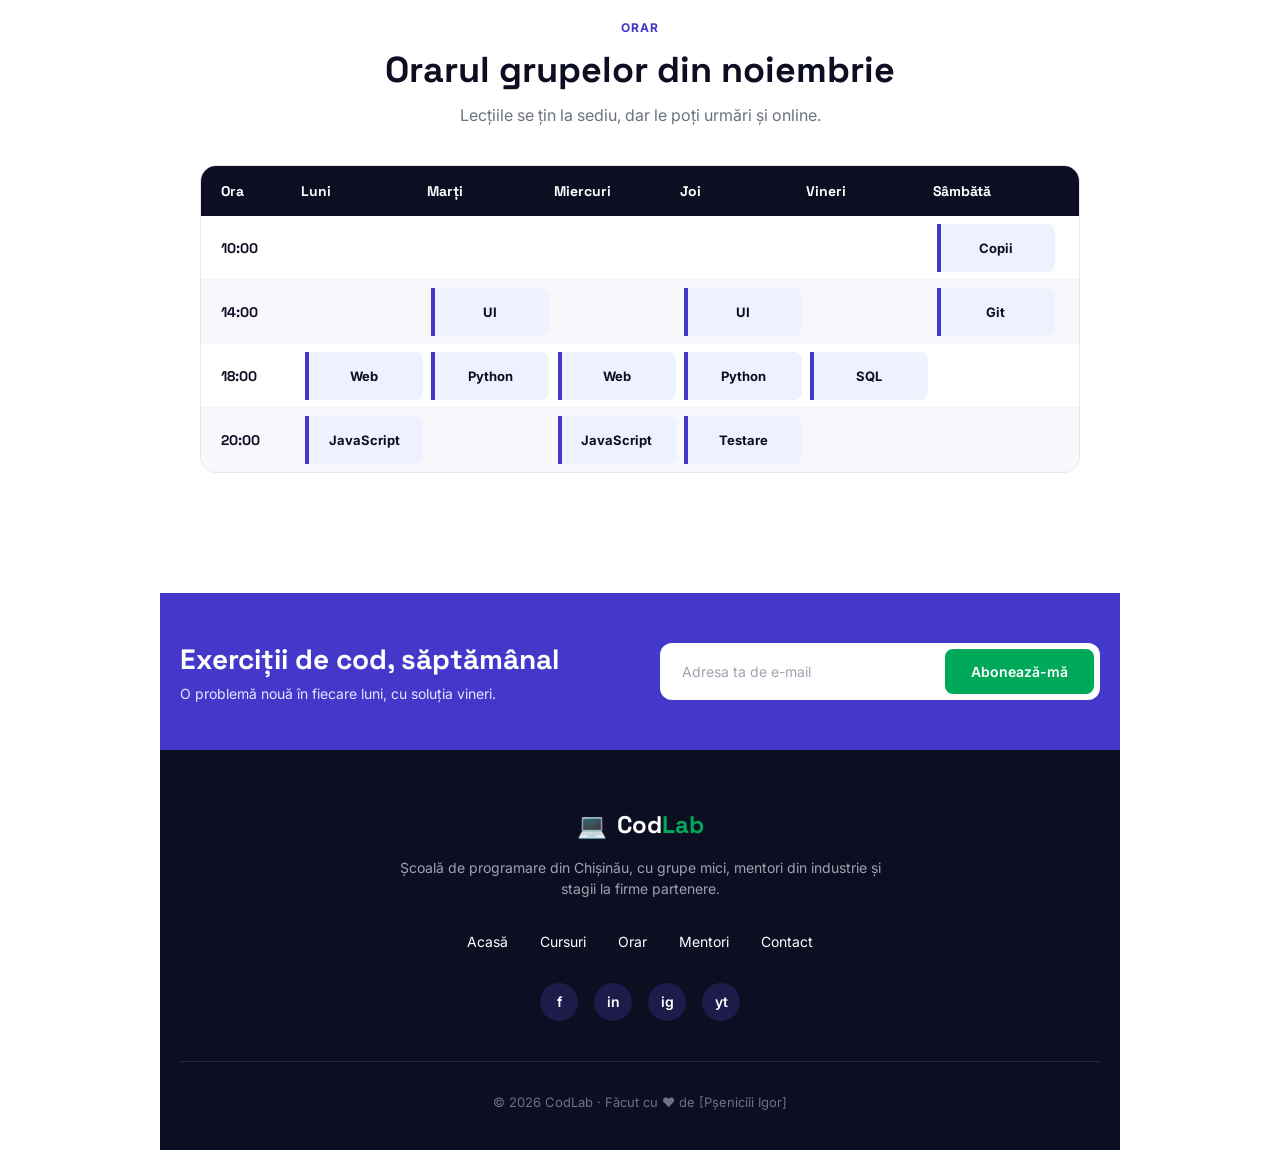
==== commit f3b24198: "Adăugarea folderului cu poze și modificarea sursei în codul HTML" ====
--- a/index.html
+++ b/index.html
@@ -49,7 +49,7 @@
                             </div>
                         </div>
                     </div>
-                    <img src="Imagine-hero.png" alt="poză" class="imagine-hero">
+                    <img src="poze/imagine-hero.png" alt="poză" class="imagine-hero">
                     <div class="proiect-final">
                         <div class="racheta">
                             <p>🚀</p>
@@ -141,7 +141,7 @@
                 <div class="grid-cursuri">
                     <div class="card-curs">
                         <div class="imagine-card">
-                            <img src="Imagine Web de la zero.png" alt="Web de la zero">
+                            <img src="poze/Imagine Web de la zero.png" alt="Web de la zero">
                             <span class="badge top">TOP</span>
                         </div>
                         <div class="corp-card">
@@ -157,7 +157,7 @@
 
                     <div class="card-curs">
                         <div class="imagine-card">
-                            <img src="Imagine Python.png" alt="Python">
+                            <img src="poze/Imagine Python.png" alt="Python">
                             <span class="badge nou">NOU</span>
                         </div>
                         <div class="corp-card">
@@ -173,7 +173,7 @@
 
                     <div class="card-curs">
                         <div class="imagine-card">
-                            <img src="Imagine JavaScript.png" alt="JavaScript">
+                            <img src="poze/Imagine JavaScript.png" alt="JavaScript">
                             <span class="badge reducere">-20%</span>
                         </div>
                         <div class="corp-card">
@@ -193,7 +193,7 @@
 
                     <div class="card-curs">
                         <div class="imagine-card">
-                            <img src="Imagine Programare copii.png" alt="Programare copii">
+                            <img src="poze/Imagine Programare copii.png" alt="Programare copii">
                         </div>
                         <div class="corp-card">
                             <div class="stele">★★★★★</div>
@@ -262,16 +262,16 @@
 
                 <div class="grid-galerie">
                     <div class="coloana-stanga">
-                        <img src="Imagine înaltă 1x2.png" alt="Lecție la CodLab">
+                        <img src="poze/Imagine înaltă 1x2.png" alt="Lecție la CodLab">
                     </div>
 
                     <div class="coloana-centru">
-                        <img src="Imagine 1x1 de jos.png" alt="Elevi la curs">
-                        <img src="Imagine 1x1.png" alt="Grup la CodLab">
+                        <img src="poze/Imagine 1x1 de jos.png" alt="Elevi la curs">
+                        <img src="poze/Imagine 1x1.png" alt="Grup la CodLab">
                     </div>
 
                     <div class="coloana-dreapta">
-                        <img src="Imagine înaltă 1x2 din dreapta.png" alt="Laptop la curs">
+                        <img src="poze/Imagine înaltă 1x2 din dreapta.png" alt="Laptop la curs">
                     </div>
                 </div>
             </div>
